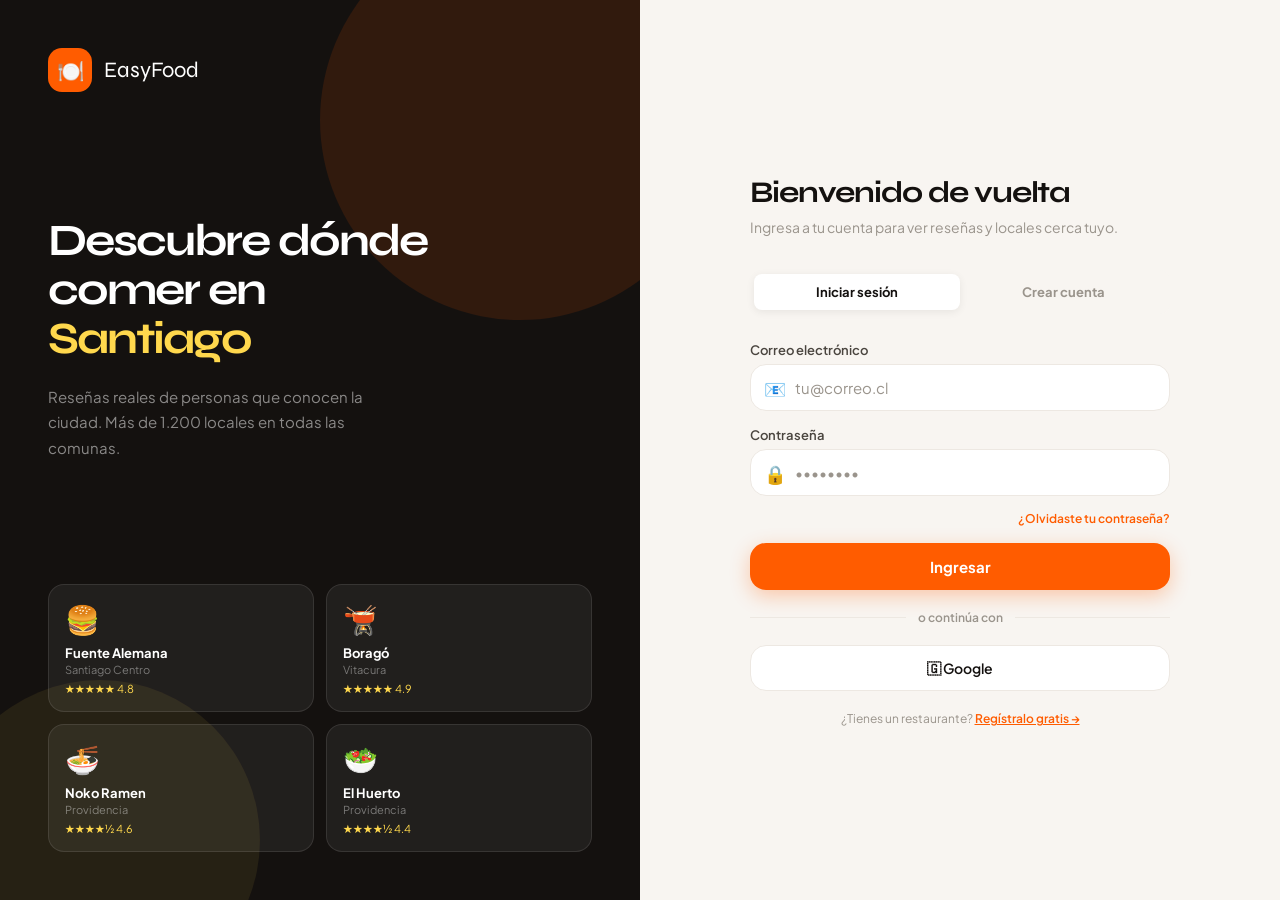
==== login.html @ 18ac4cc4 "LOL" ====
<!DOCTYPE html>
<html lang="es">
<head>
<meta charset="UTF-8">
<meta name="viewport" content="width=device-width, initial-scale=1.0, maximum-scale=1.0">
<title>EasyFood — Inicia sesión</title>
<link rel="stylesheet" href="https://fonts.googleapis.com/css2?family=Syne:wght@600;700;800&family=Plus+Jakarta+Sans:wght@400;500;600;700&display=swap">
<link rel="stylesheet" href="shared.css">
<style>
.auth-wrap {
  min-height: 100vh; display: grid;
  grid-template-columns: 1fr; background: var(--bg);
}
@media(min-width:768px){ .auth-wrap { grid-template-columns: 1fr 1fr; } }

.auth-left {
  background: var(--ink); display: none;
  flex-direction: column; justify-content: space-between;
  padding: 48px; position: relative; overflow: hidden;
}
@media(min-width:768px){ .auth-left { display: flex; } }
.al-blob1 { position:absolute;top:-80px;right:-80px;width:400px;height:400px;border-radius:50%;background:var(--brand);opacity:.12; }
.al-blob2 { position:absolute;bottom:-100px;left:-60px;width:320px;height:320px;border-radius:50%;background:var(--yellow);opacity:.08; }
.al-brand { display:flex;align-items:center;gap:12px;position:relative;z-index:1; }
.al-logo { width:44px;height:44px;border-radius:14px;background:var(--brand);display:flex;align-items:center;justify-content:center;font-size:22px; }
.al-name { font-family:'Syne',sans-serif;font-size:22px;color:#fff; }
.al-hero { position:relative;z-index:1; }
.al-hero h2 { font-family:'Syne',sans-serif;font-size:clamp(32px,3.5vw,48px);color:#fff;letter-spacing:-2px;line-height:1.1;margin-bottom:20px; }
.al-hero h2 span { color:var(--yellow); }
.al-hero p { font-size:15px;color:rgba(255,255,255,.5);line-height:1.7;max-width:340px; }
.al-spots { position:relative;z-index:1;display:grid;grid-template-columns:1fr 1fr;gap:12px; }
.al-spot { background:rgba(255,255,255,.06);border:1px solid rgba(255,255,255,.1);border-radius:var(--rmd);padding:16px; }
.al-spot-ico { font-size:28px;margin-bottom:8px; }
.al-spot-name { font-size:13px;font-weight:700;color:#fff;margin-bottom:2px; }
.al-spot-sub  { font-size:11px;color:rgba(255,255,255,.4); }
.al-spot-stars{ font-size:11px;color:var(--yellow);margin-top:6px; }

.auth-right {
  display:flex;flex-direction:column;align-items:center;
  justify-content:center;padding:40px 24px;min-height:100vh;
}
@media(min-width:768px){ .auth-right { padding: 60px 64px; } }
.auth-card { width:100%;max-width:420px; }

.auth-logo-mobile { display:flex;align-items:center;gap:10px;margin-bottom:36px; }
@media(min-width:768px){ .auth-logo-mobile { display:none; } }
.auth-logo-mobile .logo { width:40px;height:40px;border-radius:12px;background:var(--brand);display:flex;align-items:center;justify-content:center;font-size:20px; }
.auth-logo-mobile .name { font-family:'Syne',sans-serif;font-size:22px;color:var(--ink); }

.auth-title { font-family:'Syne',sans-serif;font-size:30px;letter-spacing:-1px;color:var(--ink);margin-bottom:6px; }
.auth-sub { font-size:14px;color:var(--ink3);margin-bottom:32px;line-height:1.6; }

.auth-tabs { display:flex;background:var(--bg);border-radius:var(--rsm);padding:4px;margin-bottom:28px; }
.auth-tab { flex:1;padding:10px;border-radius:8px;font-size:13px;font-weight:700;cursor:pointer;text-align:center;transition:all .18s;color:var(--ink3); }
.auth-tab.active { background:var(--surface);color:var(--ink);box-shadow:var(--sh-sm); }

.form-section { display:flex;flex-direction:column;gap:16px; }
.form-section.hidden { display:none; }
.form-row { display:grid;grid-template-columns:1fr 1fr;gap:12px; }

.divider-text { display:flex;align-items:center;gap:12px;font-size:12px;color:var(--ink3);font-weight:600;margin:20px 0; }
.divider-text::before,.divider-text::after { content:'';flex:1;height:1px;background:var(--border); }

.social-btn { width:100%;display:flex;align-items:center;justify-content:center;gap:10px;padding:13px;border-radius:var(--rmd);border:1.5px solid var(--border);background:var(--surface);font-size:14px;font-weight:600;cursor:pointer;font-family:inherit;color:var(--ink);transition:all .18s;margin-bottom:10px; }
.social-btn:hover { border-color:var(--border2);box-shadow:var(--sh-sm); }

.pwd-strength { display:flex;gap:4px;margin-top:6px; }
.pwd-bar { flex:1;height:4px;border-radius:2px;background:var(--border);transition:background .3s; }
.pwd-bar.weak   { background:var(--red); }
.pwd-bar.medium { background:var(--yellow); }
.pwd-bar.strong { background:var(--green); }
.pwd-label { font-size:11px;color:var(--ink3);margin-top:4px; }

/* Error inline */
.form-error {
  background: var(--red-bg); border: 1px solid var(--red);
  border-radius: var(--rsm); padding: 12px 14px;
  font-size: 13px; color: var(--red); font-weight: 600;
  display: none;
}
.form-error.show { display: block; }

/* Loading en botón */
.btn-loading { opacity: .7; pointer-events: none; }
</style>
</head>
<body>

<div class="auth-wrap">

  <!-- Panel izquierdo decorativo -->
  <div class="auth-left">
    <div class="al-blob1"></div><div class="al-blob2"></div>
    <div class="al-brand">
      <div class="al-logo">🍽️</div>
      <span class="al-name">EasyFood</span>
    </div>
    <div class="al-hero">
      <h2>Descubre dónde<br>comer en<br><span>Santiago</span></h2>
      <p>Reseñas reales de personas que conocen la ciudad. Más de 1.200 locales en todas las comunas.</p>
    </div>
    <div class="al-spots">
      <div class="al-spot"><div class="al-spot-ico">🍔</div><div class="al-spot-name">Fuente Alemana</div><div class="al-spot-sub">Santiago Centro</div><div class="al-spot-stars">★★★★★ 4.8</div></div>
      <div class="al-spot"><div class="al-spot-ico">🫕</div><div class="al-spot-name">Boragó</div><div class="al-spot-sub">Vitacura</div><div class="al-spot-stars">★★★★★ 4.9</div></div>
      <div class="al-spot"><div class="al-spot-ico">🍜</div><div class="al-spot-name">Noko Ramen</div><div class="al-spot-sub">Providencia</div><div class="al-spot-stars">★★★★½ 4.6</div></div>
      <div class="al-spot"><div class="al-spot-ico">🥗</div><div class="al-spot-name">El Huerto</div><div class="al-spot-sub">Providencia</div><div class="al-spot-stars">★★★★½ 4.4</div></div>
    </div>
  </div>

  <!-- Formulario -->
  <div class="auth-right">
    <div class="auth-card">

      <div class="auth-logo-mobile">
        <div class="logo">🍽️</div>
        <span class="name">EasyFood</span>
      </div>

      <h1 class="auth-title" id="auth-title">Bienvenido de vuelta</h1>
      <p class="auth-sub" id="auth-sub">Ingresa a tu cuenta para ver reseñas y locales cerca tuyo.</p>

      <div class="auth-tabs">
        <div class="auth-tab active" onclick="switchTab('login')">Iniciar sesión</div>
        <div class="auth-tab" onclick="switchTab('register')">Crear cuenta</div>
      </div>

      <!-- Mensaje de error -->
      <div class="form-error" id="form-error"></div>

      <!-- LOGIN -->
      <div class="form-section" id="form-login">
        <div class="input-group">
          <label for="li-email">Correo electrónico</label>
          <div class="input-icon">
            <span class="ico">📧</span>
            <input class="input" type="email" id="li-email" placeholder="tu@correo.cl" autocomplete="email">
          </div>
        </div>
        <div class="input-group">
          <label for="li-pwd">Contraseña</label>
          <div class="input-icon">
            <span class="ico">🔒</span>
            <input class="input" type="password" id="li-pwd" placeholder="••••••••" autocomplete="current-password"
              onkeydown="if(event.key==='Enter') doLogin()">
          </div>
          <div style="text-align:right;margin-top:4px">
            <a href="#" onclick="forgotPassword()" style="font-size:12px;color:var(--brand);font-weight:600;text-decoration:none">¿Olvidaste tu contraseña?</a>
          </div>
        </div>
        <button class="btn btn-primary btn-full" id="btn-login" onclick="doLogin()">Ingresar</button>
      </div>

      <!-- REGISTRO -->
      <div class="form-section hidden" id="form-register">
        <div class="form-row">
          <div class="input-group">
            <label>Nombre</label>
            <input class="input" type="text" id="rg-name" placeholder="Camila" autocomplete="given-name">
          </div>
          <div class="input-group">
            <label>Apellido</label>
            <input class="input" type="text" id="rg-last" placeholder="Torres" autocomplete="family-name">
          </div>
        </div>
        <div class="input-group">
          <label>Correo electrónico</label>
          <div class="input-icon">
            <span class="ico">📧</span>
            <input class="input" type="email" id="rg-email" placeholder="tu@correo.cl" autocomplete="email">
          </div>
        </div>
        <div class="input-group">
          <label>Contraseña</label>
          <div class="input-icon">
            <span class="ico">🔒</span>
            <input class="input" type="password" id="rg-pwd" placeholder="Mínimo 8 caracteres"
              oninput="checkPwd(this.value)"
              onkeydown="if(event.key==='Enter') doRegister()">
          </div>
          <div class="pwd-strength">
            <div class="pwd-bar" id="pb1"></div><div class="pwd-bar" id="pb2"></div>
            <div class="pwd-bar" id="pb3"></div><div class="pwd-bar" id="pb4"></div>
          </div>
          <div class="pwd-label" id="pwd-label"></div>
        </div>
        <button class="btn btn-primary btn-full" id="btn-register" onclick="doRegister()">Crear mi cuenta gratis</button>
        <p style="font-size:11px;color:var(--ink3);text-align:center;line-height:1.6">
          Al registrarte aceptas nuestros <a href="#" style="color:var(--brand);font-weight:600">Términos</a> y <a href="#" style="color:var(--brand);font-weight:600">Privacidad</a>.
        </p>
      </div>

      <div class="divider-text">o continúa con</div>
      <button class="social-btn" onclick="doGoogle()">🇬 Google</button>

      <div style="margin-top:20px;text-align:center;font-size:12px;color:var(--ink3)">
        ¿Tienes un restaurante? <a href="#" style="color:var(--brand);font-weight:600">Regístralo gratis →</a>
      </div>

    </div>
  </div>
</div>

<!-- Supabase SDK -->
<script type="module">
import { createClient } from 'https://esm.sh/@supabase/supabase-js@2';

// ── PEGA AQUÍ TUS CREDENCIALES DE SUPABASE ──────────────────────────────────
const SUPABASE_URL = 'https://htawgctdpytdlgzuzpmt.supabase.co';
const SUPABASE_KEY = 'eyJhbGciOiJIUzI1NiIsInR5cCI6IkpXVCJ9.eyJpc3MiOiJzdXBhYmFzZSIsInJlZiI6Imh0YXdnY3RkcHl0ZGxnenV6cG10Iiwicm9sZSI6ImFub24iLCJpYXQiOjE3ODE5NDY4MTgsImV4cCI6MjA5NzUyMjgxOH0.yqwB67MlA-wB4-vgHg57_SPEknAnzzNdXcwgRqeb02k';
// ────────────────────────────────────────────────────────────────────────────

const sb = createClient(SUPABASE_URL, SUPABASE_KEY);

// Si ya hay sesión activa, ir directo al inicio
const { data: { session } } = await sb.auth.getSession();
if (session) window.location.href = 'index.html';

// ── Helpers UI ───────────────────────────────────────────────────────────────
function setLoading(btnId, loading) {
  const btn = document.getElementById(btnId);
  btn.classList.toggle('btn-loading', loading);
  btn.textContent = loading ? 'Cargando…' : btn.dataset.label;
}
function showError(msg) {
  const el = document.getElementById('form-error');
  el.textContent = msg; el.classList.add('show');
}
function hideError() { document.getElementById('form-error').classList.remove('show'); }

// Guardar labels originales
document.getElementById('btn-login').dataset.label    = 'Ingresar';
document.getElementById('btn-register').dataset.label = 'Crear mi cuenta gratis';

// ── Login ────────────────────────────────────────────────────────────────────
window.doLogin = async () => {
  hideError();
  const email = document.getElementById('li-email').value.trim();
  const pwd   = document.getElementById('li-pwd').value;
  if (!email || !pwd) { showError('Completa todos los campos'); return; }

  setLoading('btn-login', true);
  const { error } = await sb.auth.signInWithPassword({ email, password: pwd });
  setLoading('btn-login', false);

  if (error) {
    const msgs = {
      'Invalid login credentials': 'Correo o contraseña incorrectos',
      'Email not confirmed': 'Revisa tu correo y confirma tu cuenta primero',
    };
    showError(msgs[error.message] || error.message);
  } else {
    window.location.href = 'index.html';
  }
};

// ── Registro ─────────────────────────────────────────────────────────────────
window.doRegister = async () => {
  hideError();
  const name  = document.getElementById('rg-name').value.trim();
  const last  = document.getElementById('rg-last').value.trim();
  const email = document.getElementById('rg-email').value.trim();
  const pwd   = document.getElementById('rg-pwd').value;

  if (!name || !last || !email || !pwd) { showError('Completa todos los campos'); return; }
  if (pwd.length < 8) { showError('La contraseña debe tener al menos 8 caracteres'); return; }

  setLoading('btn-register', true);
  const { error } = await sb.auth.signUp({
    email, password: pwd,
    options: { data: { name: `${name} ${last}` } }
  });
  setLoading('btn-register', false);

  if (error) {
    const msgs = { 'User already registered': 'Ya existe una cuenta con ese correo' };
    showError(msgs[error.message] || error.message);
  } else {
    // Mostrar mensaje de confirmación de correo
    document.querySelector('.auth-card').innerHTML = `
      <div style="text-align:center;padding:20px 0">
        <div style="font-size:64px;margin-bottom:20px">📧</div>
        <h2 style="font-family:'Syne',sans-serif;font-size:26px;margin-bottom:12px">Revisa tu correo</h2>
        <p style="color:var(--ink3);line-height:1.7;margin-bottom:24px">
          Te enviamos un link de confirmación a <strong>${email}</strong>.<br>
          Haz clic en el link para activar tu cuenta.
        </p>
        <button class="btn btn-secondary btn-full" onclick="switchTab('login')">Ya confirmé, iniciar sesión</button>
      </div>`;
  }
};

// ── Google OAuth ──────────────────────────────────────────────────────────────
window.doGoogle = async () => {
  const { error } = await sb.auth.signInWithOAuth({
    provider: 'google',
    options: { redirectTo: window.location.origin + '/index.html' }
  });
  if (error) showError('Error al conectar con Google');
};

// ── Recuperar contraseña ──────────────────────────────────────────────────────
window.forgotPassword = async () => {
  const email = document.getElementById('li-email').value.trim();
  if (!email) { showError('Escribe tu correo arriba primero'); return; }
  const { error } = await sb.auth.resetPasswordForEmail(email);
  if (error) showError(error.message);
  else {
    hideError();
    alert(`✅ Te enviamos un link para restablecer tu contraseña a ${email}`);
  }
};

// ── Tabs ──────────────────────────────────────────────────────────────────────
window.switchTab = (tab) => {
  const isLogin = tab === 'login';
  document.querySelectorAll('.auth-tab').forEach((t,i) =>
    t.classList.toggle('active', isLogin ? i===0 : i===1));
  document.getElementById('form-login').classList.toggle('hidden', !isLogin);
  document.getElementById('form-register').classList.toggle('hidden', isLogin);
  document.getElementById('auth-title').textContent = isLogin ? 'Bienvenido de vuelta' : 'Crea tu cuenta';
  document.getElementById('auth-sub').textContent = isLogin
    ? 'Ingresa a tu cuenta para ver reseñas y locales cerca tuyo.'
    : 'Únete a miles de santiaguinos que comparten sus experiencias gastronómicas.';
  hideError();
};

// ── Fuerza de contraseña ──────────────────────────────────────────────────────
window.checkPwd = (v) => {
  const bars  = [1,2,3,4].map(i => document.getElementById('pb'+i));
  const label = document.getElementById('pwd-label');
  bars.forEach(b => b.className = 'pwd-bar');
  if (!v) { label.textContent = ''; return; }
  let score = 0;
  if (v.length >= 8)          score++;
  if (/[A-Z]/.test(v))        score++;
  if (/[0-9]/.test(v))        score++;
  if (/[^A-Za-z0-9]/.test(v)) score++;
  const cls = score <= 1 ? 'weak' : score <= 2 ? 'medium' : 'strong';
  const lbl = ['','Débil','Moderada','Buena','Muy segura'][score];
  bars.slice(0, score).forEach(b => b.classList.add(cls));
  label.textContent = lbl;
  label.style.color = score <= 1 ? 'var(--red)' : score <= 2 ? '#8B6200' : 'var(--green)';
};
</script>

</body>
</html>
---- shared.css ----
/* ═══════════════════════════════════════════════
   EasyFood — Design System compartido
   Paleta: naranja marca + crema papel + ink oscuro
   ════════════════════════════════════════════════ */

@import url('https://fonts.googleapis.com/css2?family=Syne:wght@600;700;800&family=Plus+Jakarta+Sans:ital,wght@0,400;0,500;0,600;0,700;1,400&display=swap');

*, *::before, *::after {
  margin: 0; padding: 0; box-sizing: border-box;
  -webkit-tap-highlight-color: transparent;
}

:root {
  /* Marca */
  --brand:      #FF5C00;
  --brand2:     #FF8C42;
  --brand-bg:   #FFF3ED;
  --brand-deep: #C43C00;

  /* Semáforo */
  --green:      #00B37D;
  --green-bg:   #E6F9F3;
  --yellow:     #FFD84D;
  --yellow-bg:  #FFF8E6;
  --red:        #E03131;
  --red-bg:     #FFF0F0;

  /* Acento secundario */
  --purple:     #7C5CBF;
  --purple-bg:  #F0ECFA;

  /* Tinta */
  --ink:        #14110F;
  --ink2:       #4A453F;
  --ink3:       #9A948C;

  /* Superficies */
  --surface:    #FFFFFF;
  --bg:         #F8F5F1;
  --bg2:        #F0EDE8;
  --border:     #EDE8E2;
  --border2:    #D9D3CB;

  /* Radios */
  --rsm: 10px;
  --rmd: 16px;
  --rlg: 22px;
  --rxl: 32px;

  /* Sombras */
  --sh-sm: 0 2px 8px rgba(20,17,15,.07);
  --sh-md: 0 6px 24px rgba(20,17,15,.10);
  --sh-brand: 0 6px 20px rgba(255,92,0,.30);
}

html { scroll-behavior: smooth; font-size: 16px; }

body {
  font-family: 'Plus Jakarta Sans', system-ui, sans-serif;
  background: var(--bg);
  color: var(--ink);
  min-height: 100vh;
  overflow-x: hidden;
  -webkit-font-smoothing: antialiased;
}

/* ── Tipografía ── */
.display { font-family: 'Syne', sans-serif; letter-spacing: -1.5px; line-height: 1.1; }
h1,h2,h3 { font-family: 'Syne', sans-serif; }

/* ── Botones base ── */
.btn {
  display: inline-flex; align-items: center; justify-content: center; gap: 8px;
  font-family: inherit; font-weight: 700; font-size: 15px;
  border: none; border-radius: var(--rmd); cursor: pointer;
  padding: 14px 28px; transition: all .18s; text-decoration: none;
}
.btn-primary { background: var(--brand); color: #fff; box-shadow: var(--sh-brand); }
.btn-primary:hover { background: var(--brand-deep); transform: translateY(-1px); box-shadow: 0 10px 28px rgba(255,92,0,.38); }
.btn-primary:active { transform: translateY(0); }
.btn-secondary { background: var(--surface); color: var(--ink); border: 1.5px solid var(--border); }
.btn-secondary:hover { border-color: var(--brand); color: var(--brand); }
.btn-ghost { background: transparent; color: var(--ink2); padding: 10px 16px; }
.btn-ghost:hover { background: var(--bg); color: var(--ink); }
.btn-sm { font-size: 13px; padding: 9px 18px; border-radius: var(--rsm); }
.btn-full { width: 100%; }

/* ── Inputs ── */
.input-group { display: flex; flex-direction: column; gap: 6px; }
.input-group label { font-size: 13px; font-weight: 600; color: var(--ink2); }
.input {
  background: var(--surface); border: 1.5px solid var(--border);
  border-radius: var(--rmd); padding: 13px 16px;
  font-family: inherit; font-size: 15px; color: var(--ink);
  transition: border-color .18s, box-shadow .18s; outline: none; width: 100%;
}
.input:focus { border-color: var(--brand); box-shadow: 0 0 0 3px rgba(255,92,0,.12); }
.input::placeholder { color: var(--ink3); }
.input-icon { position: relative; }
.input-icon .input { padding-left: 44px; }
.input-icon .ico { position: absolute; left: 14px; top: 50%; transform: translateY(-50%); font-size: 18px; }

/* ── Tarjeta genérica ── */
.card {
  background: var(--surface); border: 1px solid var(--border);
  border-radius: var(--rlg); overflow: hidden;
  box-shadow: var(--sh-sm); transition: transform .18s, box-shadow .18s;
}
.card:hover { transform: translateY(-3px); box-shadow: var(--sh-md); }

/* ── Badges / Pills ── */
.pill {
  display: inline-flex; align-items: center; gap: 4px;
  font-size: 11px; font-weight: 700; padding: 4px 11px; border-radius: 20px;
}
.pill-brand   { background: var(--brand-bg); color: var(--brand); }
.pill-green   { background: var(--green-bg); color: var(--green); }
.pill-yellow  { background: var(--yellow-bg); color: #8B6200; }
.pill-purple  { background: var(--purple-bg); color: var(--purple); }
.pill-red     { background: var(--red-bg); color: var(--red); }
.pill-dark    { background: var(--ink); color: #fff; }

/* ── Stars ── */
.stars { color: var(--brand); letter-spacing: 1px; }

/* ── Avatar ── */
.avatar {
  border-radius: 50%; display: flex; align-items: center;
  justify-content: center; font-weight: 700; flex-shrink: 0;
}
.av-sm  { width: 32px; height: 32px; font-size: 12px; }
.av-md  { width: 44px; height: 44px; font-size: 16px; }
.av-lg  { width: 72px; height: 72px; font-size: 26px; }
.av-xl  { width: 96px; height: 96px; font-size: 34px; }
.av-a   { background: var(--brand-bg); color: var(--brand); }
.av-b   { background: var(--purple-bg); color: var(--purple); }
.av-c   { background: var(--green-bg); color: var(--green); }
.av-d   { background: var(--yellow-bg); color: #8B6200; }
.av-e   { background: #E8F4FF; color: #1A6FB8; }

/* ── Divisor ── */
.divider { height: 1px; background: var(--border); margin: 0; }

/* ── Toast / Alert ── */
.toast {
  position: fixed; bottom: 90px; left: 50%; transform: translateX(-50%) translateY(20px);
  background: var(--ink); color: #fff; padding: 12px 24px;
  border-radius: var(--rmd); font-size: 14px; font-weight: 600;
  opacity: 0; transition: all .3s; z-index: 9999; white-space: nowrap;
  box-shadow: var(--sh-md);
}
.toast.show { opacity: 1; transform: translateX(-50%) translateY(0); }

/* ── Loading spinner ── */
.spinner {
  width: 36px; height: 36px; border: 3px solid var(--border);
  border-top-color: var(--brand); border-radius: 50%;
  animation: spin .7s linear infinite;
}
@keyframes spin { to { transform: rotate(360deg); } }

/* ── Nav bottom (mobile) ── */
.bnav {
  position: fixed; bottom: 0; left: 0; right: 0; z-index: 300;
  background: var(--surface); border-top: 1px solid var(--border);
  display: flex; padding-bottom: env(safe-area-inset-bottom);
  box-shadow: 0 -4px 16px rgba(20,17,15,.06);
}
@media(min-width:768px){ .bnav { display: none !important; } }

.ni {
  flex: 1; display: flex; flex-direction: column; align-items: center;
  padding: 10px 0 7px; gap: 3px; cursor: pointer; color: var(--ink3);
  font-size: 10px; font-weight: 600; text-transform: uppercase; letter-spacing: .4px;
  transition: color .2s; text-decoration: none;
}
.ni.active { color: var(--brand); }
.ni-icon { font-size: 22px; line-height: 1; }

/* ── Sidebar desktop ── */
@media(min-width:768px){
  .sidebar {
    width: 250px; flex-shrink: 0; background: var(--surface);
    border-right: 1px solid var(--border); padding: 32px 16px;
    position: fixed; top: 0; left: 0; bottom: 0;
    display: flex; flex-direction: column; gap: 4px; z-index: 200;
  }
  .sb-brand {
    display: flex; align-items: center; gap: 10px;
    margin-bottom: 36px; padding: 0 10px;
  }
  .sb-logo {
    width: 38px; height: 38px; border-radius: 12px;
    background: var(--brand); display: flex; align-items: center;
    justify-content: center; font-size: 20px; flex-shrink: 0;
  }
  .sb-name { font-family: 'Syne', sans-serif; font-size: 20px; color: var(--ink); }

  .sl {
    display: flex; align-items: center; gap: 12px;
    padding: 11px 14px; border-radius: var(--rsm);
    cursor: pointer; font-size: 14px; font-weight: 600;
    color: var(--ink2); transition: all .15s; text-decoration: none;
  }
  .sl:hover { background: var(--bg); color: var(--ink); }
  .sl.active { background: var(--brand-bg); color: var(--brand); }
  .sl .ic { font-size: 18px; width: 22px; text-align: center; }
  .sl-space { margin-top: auto; }

  .main-with-sidebar { margin-left: 250px; }
}

/* ── Contenido principal con padding bottom ── */
.page-content {
  padding-bottom: 80px;
  min-height: 100vh;
}
@media(min-width:768px){ .page-content { padding-bottom: 40px; } }

/* ── FAB ── */
.fab {
  position: fixed; bottom: 76px; right: 20px; z-index: 150;
  background: var(--brand); color: #fff; border: none; border-radius: 50px;
  padding: 14px 22px; font-size: 14px; font-weight: 700; font-family: inherit;
  cursor: pointer; display: flex; align-items: center; gap: 8px;
  box-shadow: var(--sh-brand); transition: all .2s;
}
.fab:hover { background: var(--brand-deep); transform: translateY(-2px); }
@media(min-width:768px){ .fab { bottom: 32px; right: 32px; } }

/* ── Rating bar ── */
.bar-track { flex: 1; height: 7px; background: var(--bg2); border-radius: 4px; overflow: hidden; }
.bar-fill  { height: 100%; background: var(--brand); border-radius: 4px; }

/* ── Chip seleccionable ── */
.chip {
  display: inline-flex; align-items: center; gap: 6px;
  padding: 8px 14px; border-radius: 30px; cursor: pointer;
  font-size: 13px; font-weight: 600; border: 1.5px solid var(--border);
  background: var(--surface); color: var(--ink2); transition: all .15s;
  user-select: none;
}
.chip:hover { border-color: var(--brand2); color: var(--brand); }
.chip.sel   { background: var(--brand-bg); border-color: var(--brand); color: var(--brand); }

/* ── Resto image placeholder ── */
.ri-bur  { background: linear-gradient(135deg,#FFF3ED,#FFD6BC); }
.ri-ram  { background: linear-gradient(135deg,#FFF8E6,#FFE8A0); }
.ri-piz  { background: linear-gradient(135deg,#F0ECFA,#D4C8F0); }
.ri-sus  { background: linear-gradient(135deg,#E6F9F3,#A8EDD5); }
.ri-tac  { background: linear-gradient(135deg,#FFF0F0,#FFD0C0); }
.ri-san  { background: linear-gradient(135deg,#E8FFF5,#B0F0D8); }
.ri-chi  { background: linear-gradient(135deg,#FFF5E6,#FFE0A0); }
.ri-mar  { background: linear-gradient(135deg,#E8F4FF,#B8DAFF); }

/* ── Media utilities ── */
@media(min-width:768px){
  .hide-desktop { display: none !important; }
}
@media(max-width:767px){
  .hide-mobile { display: none !important; }
}
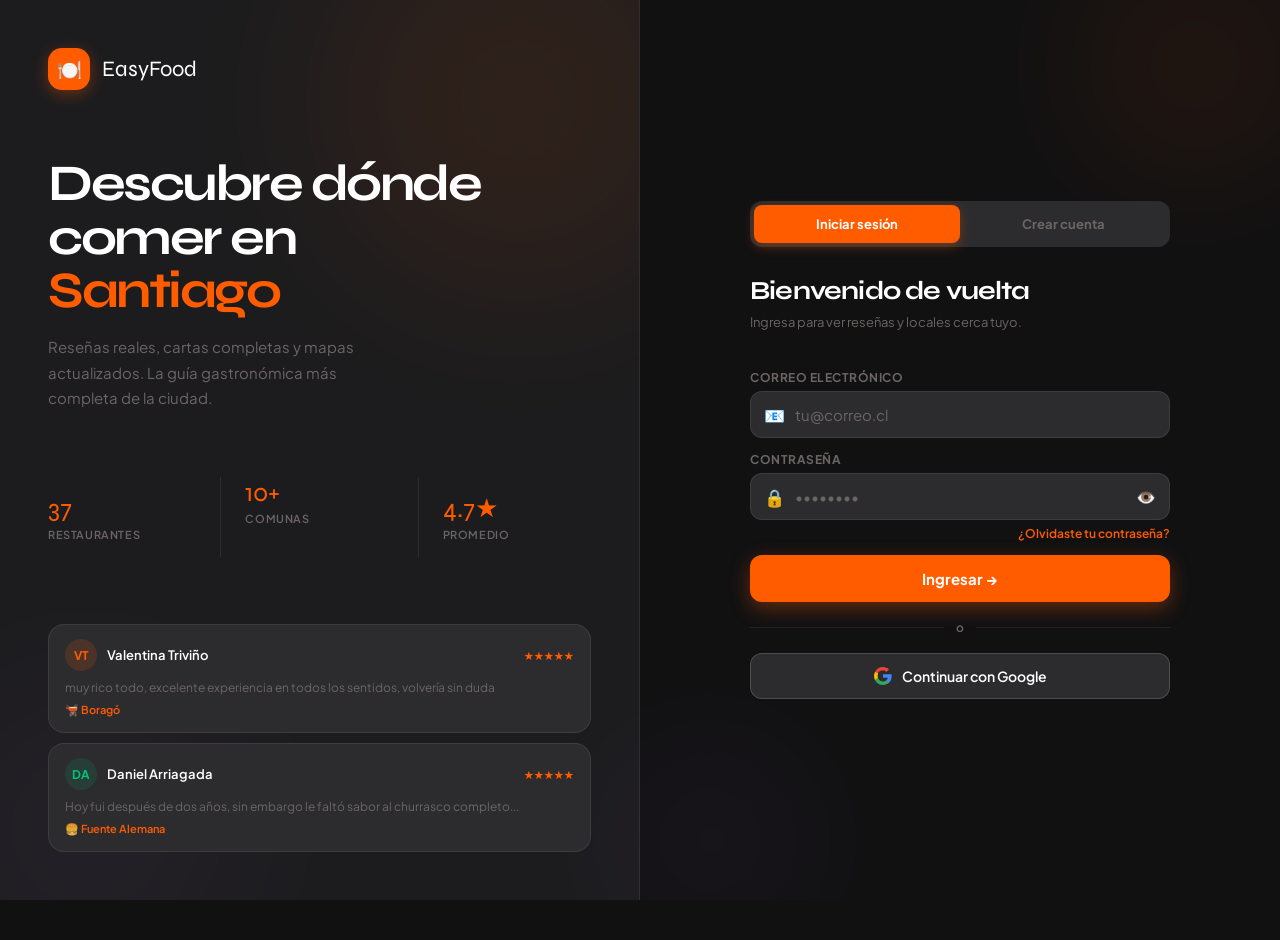
==== commit 65b1e547: "LOGIN MMM" ====
--- a/login.html
+++ b/login.html
@@ -3,345 +3,525 @@
 <head>
 <meta charset="UTF-8">
 <meta name="viewport" content="width=device-width, initial-scale=1.0, maximum-scale=1.0">
-<title>EasyFood — Inicia sesión</title>
+<title>EasyFood — Acceder</title>
 <link rel="stylesheet" href="https://fonts.googleapis.com/css2?family=Syne:wght@600;700;800&family=Plus+Jakarta+Sans:wght@400;500;600;700&display=swap">
-<link rel="stylesheet" href="shared.css">
 <style>
-.auth-wrap {
-  min-height: 100vh; display: grid;
-  grid-template-columns: 1fr; background: var(--bg);
-}
-@media(min-width:768px){ .auth-wrap { grid-template-columns: 1fr 1fr; } }
-
-.auth-left {
-  background: var(--ink); display: none;
-  flex-direction: column; justify-content: space-between;
-  padding: 48px; position: relative; overflow: hidden;
-}
-@media(min-width:768px){ .auth-left { display: flex; } }
-.al-blob1 { position:absolute;top:-80px;right:-80px;width:400px;height:400px;border-radius:50%;background:var(--brand);opacity:.12; }
-.al-blob2 { position:absolute;bottom:-100px;left:-60px;width:320px;height:320px;border-radius:50%;background:var(--yellow);opacity:.08; }
-.al-brand { display:flex;align-items:center;gap:12px;position:relative;z-index:1; }
-.al-logo { width:44px;height:44px;border-radius:14px;background:var(--brand);display:flex;align-items:center;justify-content:center;font-size:22px; }
-.al-name { font-family:'Syne',sans-serif;font-size:22px;color:#fff; }
-.al-hero { position:relative;z-index:1; }
-.al-hero h2 { font-family:'Syne',sans-serif;font-size:clamp(32px,3.5vw,48px);color:#fff;letter-spacing:-2px;line-height:1.1;margin-bottom:20px; }
-.al-hero h2 span { color:var(--yellow); }
-.al-hero p { font-size:15px;color:rgba(255,255,255,.5);line-height:1.7;max-width:340px; }
-.al-spots { position:relative;z-index:1;display:grid;grid-template-columns:1fr 1fr;gap:12px; }
-.al-spot { background:rgba(255,255,255,.06);border:1px solid rgba(255,255,255,.1);border-radius:var(--rmd);padding:16px; }
-.al-spot-ico { font-size:28px;margin-bottom:8px; }
-.al-spot-name { font-size:13px;font-weight:700;color:#fff;margin-bottom:2px; }
-.al-spot-sub  { font-size:11px;color:rgba(255,255,255,.4); }
-.al-spot-stars{ font-size:11px;color:var(--yellow);margin-top:6px; }
-
-.auth-right {
-  display:flex;flex-direction:column;align-items:center;
-  justify-content:center;padding:40px 24px;min-height:100vh;
-}
-@media(min-width:768px){ .auth-right { padding: 60px 64px; } }
-.auth-card { width:100%;max-width:420px; }
-
-.auth-logo-mobile { display:flex;align-items:center;gap:10px;margin-bottom:36px; }
-@media(min-width:768px){ .auth-logo-mobile { display:none; } }
-.auth-logo-mobile .logo { width:40px;height:40px;border-radius:12px;background:var(--brand);display:flex;align-items:center;justify-content:center;font-size:20px; }
-.auth-logo-mobile .name { font-family:'Syne',sans-serif;font-size:22px;color:var(--ink); }
-
-.auth-title { font-family:'Syne',sans-serif;font-size:30px;letter-spacing:-1px;color:var(--ink);margin-bottom:6px; }
-.auth-sub { font-size:14px;color:var(--ink3);margin-bottom:32px;line-height:1.6; }
-
-.auth-tabs { display:flex;background:var(--bg);border-radius:var(--rsm);padding:4px;margin-bottom:28px; }
-.auth-tab { flex:1;padding:10px;border-radius:8px;font-size:13px;font-weight:700;cursor:pointer;text-align:center;transition:all .18s;color:var(--ink3); }
-.auth-tab.active { background:var(--surface);color:var(--ink);box-shadow:var(--sh-sm); }
-
-.form-section { display:flex;flex-direction:column;gap:16px; }
-.form-section.hidden { display:none; }
-.form-row { display:grid;grid-template-columns:1fr 1fr;gap:12px; }
-
-.divider-text { display:flex;align-items:center;gap:12px;font-size:12px;color:var(--ink3);font-weight:600;margin:20px 0; }
-.divider-text::before,.divider-text::after { content:'';flex:1;height:1px;background:var(--border); }
-
-.social-btn { width:100%;display:flex;align-items:center;justify-content:center;gap:10px;padding:13px;border-radius:var(--rmd);border:1.5px solid var(--border);background:var(--surface);font-size:14px;font-weight:600;cursor:pointer;font-family:inherit;color:var(--ink);transition:all .18s;margin-bottom:10px; }
-.social-btn:hover { border-color:var(--border2);box-shadow:var(--sh-sm); }
-
-.pwd-strength { display:flex;gap:4px;margin-top:6px; }
-.pwd-bar { flex:1;height:4px;border-radius:2px;background:var(--border);transition:background .3s; }
-.pwd-bar.weak   { background:var(--red); }
-.pwd-bar.medium { background:var(--yellow); }
-.pwd-bar.strong { background:var(--green); }
-.pwd-label { font-size:11px;color:var(--ink3);margin-top:4px; }
-
-/* Error inline */
-.form-error {
-  background: var(--red-bg); border: 1px solid var(--red);
-  border-radius: var(--rsm); padding: 12px 14px;
-  font-size: 13px; color: var(--red); font-weight: 600;
-  display: none;
-}
-.form-error.show { display: block; }
-
-/* Loading en botón */
-.btn-loading { opacity: .7; pointer-events: none; }
+*, *::before, *::after { margin:0; padding:0; box-sizing:border-box; }
+
+:root {
+  --brand:    #FF5C00;
+  --brand2:   #FF7A2E;
+  --brand-bg: rgba(255,92,0,.12);
+  --green:    #00C27A;
+  --red:      #FF4D4D;
+  --red-bg:   rgba(255,77,77,.1);
+  --ink:      #FFFFFF;
+  --ink2:     #B0AAAA;
+  --ink3:     #6B6565;
+  --surface:  #1C1C1E;
+  --surface2: #2C2C2E;
+  --surface3: #3A3A3C;
+  --bg:       #111112;
+  --border:   rgba(255,255,255,.08);
+  --border2:  rgba(255,255,255,.16);
+}
+
+html, body { height:100%; font-family:'Plus Jakarta Sans',system-ui,sans-serif; background:var(--bg); color:var(--ink); -webkit-font-smoothing:antialiased; overflow-x:hidden; }
+
+/* ── Layout ── */
+.wrap {
+  min-height:100vh;
+  display:grid;
+  grid-template-columns: 1fr;
+}
+@media(min-width:768px){ .wrap { grid-template-columns: 1fr 1fr; } }
+
+/* ── Panel izquierdo ── */
+.left {
+  display:none;
+  flex-direction:column;
+  justify-content:space-between;
+  padding:48px;
+  background:var(--surface);
+  border-right:1px solid var(--border);
+  position:relative;
+  overflow:hidden;
+}
+@media(min-width:768px){ .left { display:flex; } }
+
+/* Glow orbs */
+.orb1 { position:absolute;top:-100px;right:-80px;width:400px;height:400px;border-radius:50%;background:var(--brand);opacity:.08;filter:blur(80px);pointer-events:none; }
+.orb2 { position:absolute;bottom:-80px;left:-60px;width:300px;height:300px;border-radius:50%;background:#9B59B6;opacity:.06;filter:blur(70px);pointer-events:none; }
+
+.brand { display:flex;align-items:center;gap:12px;position:relative;z-index:1; }
+.brand-logo { width:42px;height:42px;border-radius:14px;background:var(--brand);display:flex;align-items:center;justify-content:center;font-size:20px;box-shadow:0 4px 16px rgba(255,92,0,.35); }
+.brand-name { font-family:'Syne',sans-serif;font-size:22px;color:var(--ink); }
+
+.hero-text { position:relative;z-index:1; }
+.hero-text h1 {
+  font-family:'Syne',sans-serif;
+  font-size:clamp(36px,4vw,52px);
+  letter-spacing:-2.5px;
+  line-height:1.05;
+  color:var(--ink);
+  margin-bottom:16px;
+}
+.hero-text h1 em { color:var(--brand);font-style:normal; }
+.hero-text p { font-size:15px;color:var(--ink3);line-height:1.7;max-width:360px; }
+
+/* Stats strip */
+.stats { display:flex;gap:0;position:relative;z-index:1; }
+.stat { flex:1;padding:16px 0; }
+.stat:not(:last-child) { border-right:1px solid var(--border); }
+.stat-n { font-family:'Syne',sans-serif;font-size:26px;color:var(--brand);margin-bottom:4px; }
+.stat-l { font-size:11px;color:var(--ink3);font-weight:600;text-transform:uppercase;letter-spacing:.6px; }
+
+/* Reviews preview */
+.rev-preview { display:flex;flex-direction:column;gap:10px;position:relative;z-index:1; }
+.rp { background:var(--surface2);border:1px solid var(--border);border-radius:16px;padding:14px 16px; }
+.rp-top { display:flex;align-items:center;gap:10px;margin-bottom:8px; }
+.rp-av { width:32px;height:32px;border-radius:50%;display:flex;align-items:center;justify-content:center;font-size:12px;font-weight:700;flex-shrink:0; }
+.rp-name { font-size:13px;font-weight:600;color:var(--ink); }
+.rp-stars { font-size:11px;color:var(--brand);margin-left:auto; }
+.rp-text { font-size:12px;color:var(--ink3);line-height:1.5; }
+.rp-tag { font-size:11px;font-weight:600;color:var(--brand);margin-top:6px;display:inline-block; }
+
+/* ── Panel derecho ── */
+.right {
+  display:flex;
+  flex-direction:column;
+  align-items:center;
+  justify-content:center;
+  padding:40px 24px;
+  min-height:100vh;
+  position:relative;
+}
+
+/* Mobile orbs */
+.orb-mob1 { position:absolute;top:-60px;right:-40px;width:250px;height:250px;border-radius:50%;background:var(--brand);opacity:.06;filter:blur(60px);pointer-events:none; }
+.orb-mob2 { position:absolute;bottom:-40px;left:-30px;width:200px;height:200px;border-radius:50%;background:#9B59B6;opacity:.05;filter:blur(50px);pointer-events:none; }
+
+.card {
+  width:100%;
+  max-width:420px;
+  position:relative;
+  z-index:1;
+}
+
+/* Mobile brand */
+.mob-brand { display:flex;align-items:center;gap:10px;margin-bottom:32px; }
+@media(min-width:768px){ .mob-brand { display:none; } }
+.mob-logo { width:38px;height:38px;border-radius:12px;background:var(--brand);display:flex;align-items:center;justify-content:center;font-size:18px; }
+.mob-name { font-family:'Syne',sans-serif;font-size:20px;color:var(--ink); }
+
+/* Tabs */
+.tabs { display:flex;background:var(--surface2);border-radius:12px;padding:4px;margin-bottom:28px; }
+.tab { flex:1;padding:11px;border-radius:8px;font-size:13px;font-weight:700;cursor:pointer;text-align:center;transition:all .2s;color:var(--ink3);border:none;background:transparent;font-family:inherit; }
+.tab.active { background:var(--brand);color:#fff;box-shadow:0 4px 12px rgba(255,92,0,.3); }
+
+/* Heading */
+.heading { margin-bottom:24px; }
+.heading h2 { font-family:'Syne',sans-serif;font-size:26px;letter-spacing:-.8px;color:var(--ink);margin-bottom:6px; }
+.heading p  { font-size:13px;color:var(--ink3);line-height:1.6; }
+
+/* Form */
+.form { display:flex;flex-direction:column;gap:14px; }
+.form.hidden { display:none; }
+
+.fg { display:flex;flex-direction:column;gap:6px; }
+.fg label { font-size:12px;font-weight:700;color:var(--ink3);text-transform:uppercase;letter-spacing:.5px; }
+.fi-wrap { position:relative; }
+.fi {
+  width:100%;background:var(--surface2);border:1.5px solid var(--border);
+  border-radius:12px;padding:13px 16px 13px 44px;
+  font-family:inherit;font-size:15px;color:var(--ink);
+  outline:none;transition:border-color .2s,box-shadow .2s;
+}
+.fi:focus { border-color:var(--brand);box-shadow:0 0 0 3px var(--brand-bg); }
+.fi::placeholder { color:var(--ink3); }
+.fi-ico { position:absolute;left:14px;top:50%;transform:translateY(-50%);font-size:17px;pointer-events:none; }
+.fi-action { position:absolute;right:14px;top:50%;transform:translateY(-50%);cursor:pointer;font-size:16px;color:var(--ink3);background:none;border:none;padding:0; }
+
+/* Row 2 cols */
+.row2 { display:grid;grid-template-columns:1fr 1fr;gap:10px; }
+
+/* Forgot */
+.forgot { text-align:right;font-size:12px; }
+.forgot a { color:var(--brand);font-weight:600;text-decoration:none; }
+.forgot a:hover { text-decoration:underline; }
+
+/* Password strength */
+.pwd-bars { display:flex;gap:3px;margin-top:6px; }
+.pb { flex:1;height:3px;border-radius:2px;background:var(--surface3);transition:background .3s; }
+.pb.weak   { background:var(--red); }
+.pb.medium { background:#FFD047; }
+.pb.strong { background:var(--green); }
+.pwd-hint  { font-size:11px;margin-top:4px;color:var(--ink3); }
+
+/* Error box */
+.err-box {
+  background:var(--red-bg);border:1px solid rgba(255,77,77,.3);
+  border-radius:10px;padding:12px 14px;font-size:13px;font-weight:600;
+  color:var(--red);display:none;align-items:center;gap:8px;
+}
+.err-box.show { display:flex; }
+
+/* CTA button */
+.cta {
+  width:100%;padding:14px;border-radius:12px;
+  background:var(--brand);color:#fff;border:none;
+  font-family:inherit;font-size:15px;font-weight:700;
+  cursor:pointer;transition:all .2s;
+  box-shadow:0 6px 20px rgba(255,92,0,.35);
+  display:flex;align-items:center;justify-content:center;gap:8px;
+}
+.cta:hover { background:var(--brand2);transform:translateY(-1px);box-shadow:0 10px 28px rgba(255,92,0,.45); }
+.cta:active { transform:translateY(0); }
+.cta:disabled { opacity:.6;pointer-events:none; }
+
+/* Divider */
+.div-or { display:flex;align-items:center;gap:12px;font-size:12px;color:var(--ink3);font-weight:600;margin:4px 0; }
+.div-or::before,.div-or::after { content:'';flex:1;height:1px;background:var(--border); }
+
+/* Social */
+.social { width:100%;display:flex;align-items:center;justify-content:center;gap:10px;padding:13px;border-radius:12px;border:1.5px solid var(--border2);background:var(--surface2);font-size:14px;font-weight:600;cursor:pointer;font-family:inherit;color:var(--ink);transition:all .2s; }
+.social:hover { border-color:var(--brand);background:var(--brand-bg); }
+
+/* Terms */
+.terms { font-size:11px;color:var(--ink3);text-align:center;line-height:1.6; }
+.terms a { color:var(--brand);font-weight:600;text-decoration:none; }
+
+/* Success screen */
+.success-screen { display:none;flex-direction:column;align-items:center;text-align:center;gap:16px;padding:20px 0; }
+.success-screen.show { display:flex; }
+.success-ico { font-size:72px;animation:pop .4s ease; }
+@keyframes pop { 0%{transform:scale(.5);opacity:0} 70%{transform:scale(1.1)} 100%{transform:scale(1);opacity:1} }
+.success-screen h3 { font-family:'Syne',sans-serif;font-size:24px;color:var(--ink); }
+.success-screen p  { font-size:14px;color:var(--ink3);line-height:1.7;max-width:300px; }
+
+/* Loading bar */
+.loading-bar {
+  position:fixed;top:0;left:0;right:0;height:3px;
+  background:var(--brand);z-index:9999;
+  transform:scaleX(0);transform-origin:left;
+  transition:transform .3s;
+}
+.loading-bar.show { transform:scaleX(.7); }
+.loading-bar.done { transform:scaleX(1);transition:transform .2s; }
 </style>
 </head>
 <body>
 
-<div class="auth-wrap">
-
-  <!-- Panel izquierdo decorativo -->
-  <div class="auth-left">
-    <div class="al-blob1"></div><div class="al-blob2"></div>
-    <div class="al-brand">
-      <div class="al-logo">🍽️</div>
-      <span class="al-name">EasyFood</span>
+<div class="loading-bar" id="loading-bar"></div>
+
+<div class="wrap">
+
+  <!-- ── Panel izquierdo ── -->
+  <div class="left">
+    <div class="orb1"></div><div class="orb2"></div>
+
+    <div class="brand">
+      <div class="brand-logo">🍽️</div>
+      <span class="brand-name">EasyFood</span>
     </div>
-    <div class="al-hero">
-      <h2>Descubre dónde<br>comer en<br><span>Santiago</span></h2>
-      <p>Reseñas reales de personas que conocen la ciudad. Más de 1.200 locales en todas las comunas.</p>
+
+    <div class="hero-text">
+      <h1>Descubre dónde<br>comer en<br><em>Santiago</em></h1>
+      <p>Reseñas reales, cartas completas y mapas actualizados. La guía gastronómica más completa de la ciudad.</p>
     </div>
-    <div class="al-spots">
-      <div class="al-spot"><div class="al-spot-ico">🍔</div><div class="al-spot-name">Fuente Alemana</div><div class="al-spot-sub">Santiago Centro</div><div class="al-spot-stars">★★★★★ 4.8</div></div>
-      <div class="al-spot"><div class="al-spot-ico">🫕</div><div class="al-spot-name">Boragó</div><div class="al-spot-sub">Vitacura</div><div class="al-spot-stars">★★★★★ 4.9</div></div>
-      <div class="al-spot"><div class="al-spot-ico">🍜</div><div class="al-spot-name">Noko Ramen</div><div class="al-spot-sub">Providencia</div><div class="al-spot-stars">★★★★½ 4.6</div></div>
-      <div class="al-spot"><div class="al-spot-ico">🥗</div><div class="al-spot-name">El Huerto</div><div class="al-spot-sub">Providencia</div><div class="al-spot-stars">★★★★½ 4.4</div></div>
+
+    <div class="stats">
+      <div class="stat" style="padding-right:24px">
+        <div class="stat-n">37</div>
+        <div class="stat-l">Restaurantes</div>
+      </div>
+      <div class="stat" style="padding:0 24px">
+        <div class="stat-n">10+</div>
+        <div class="stat-l">Comunas</div>
+      </div>
+      <div class="stat" style="padding-left:24px">
+        <div class="stat-n">4.7★</div>
+        <div class="stat-l">Promedio</div>
+      </div>
+    </div>
+
+    <div class="rev-preview">
+      <div class="rp">
+        <div class="rp-top">
+          <div class="rp-av" style="background:rgba(255,92,0,.15);color:var(--brand)">VT</div>
+          <div class="rp-name">Valentina Triviño</div>
+          <div class="rp-stars">★★★★★</div>
+        </div>
+        <div class="rp-text">muy rico todo, excelente experiencia en todos los sentidos, volvería sin duda</div>
+        <div class="rp-tag">🫕 Boragó</div>
+      </div>
+      <div class="rp">
+        <div class="rp-top">
+          <div class="rp-av" style="background:rgba(0,194,122,.12);color:var(--green)">DA</div>
+          <div class="rp-name">Daniel Arriagada</div>
+          <div class="rp-stars">★★★★★</div>
+        </div>
+        <div class="rp-text">Hoy fui después de dos años, sin embargo le faltó sabor al churrasco completo...</div>
+        <div class="rp-tag">🍔 Fuente Alemana</div>
+      </div>
     </div>
   </div>
 
-  <!-- Formulario -->
-  <div class="auth-right">
-    <div class="auth-card">
-
-      <div class="auth-logo-mobile">
-        <div class="logo">🍽️</div>
-        <span class="name">EasyFood</span>
-      </div>
-
-      <h1 class="auth-title" id="auth-title">Bienvenido de vuelta</h1>
-      <p class="auth-sub" id="auth-sub">Ingresa a tu cuenta para ver reseñas y locales cerca tuyo.</p>
-
-      <div class="auth-tabs">
-        <div class="auth-tab active" onclick="switchTab('login')">Iniciar sesión</div>
-        <div class="auth-tab" onclick="switchTab('register')">Crear cuenta</div>
-      </div>
-
-      <!-- Mensaje de error -->
-      <div class="form-error" id="form-error"></div>
-
-      <!-- LOGIN -->
-      <div class="form-section" id="form-login">
-        <div class="input-group">
-          <label for="li-email">Correo electrónico</label>
-          <div class="input-icon">
-            <span class="ico">📧</span>
-            <input class="input" type="email" id="li-email" placeholder="tu@correo.cl" autocomplete="email">
-          </div>
-        </div>
-        <div class="input-group">
-          <label for="li-pwd">Contraseña</label>
-          <div class="input-icon">
-            <span class="ico">🔒</span>
-            <input class="input" type="password" id="li-pwd" placeholder="••••••••" autocomplete="current-password"
-              onkeydown="if(event.key==='Enter') doLogin()">
-          </div>
-          <div style="text-align:right;margin-top:4px">
-            <a href="#" onclick="forgotPassword()" style="font-size:12px;color:var(--brand);font-weight:600;text-decoration:none">¿Olvidaste tu contraseña?</a>
-          </div>
-        </div>
-        <button class="btn btn-primary btn-full" id="btn-login" onclick="doLogin()">Ingresar</button>
-      </div>
-
-      <!-- REGISTRO -->
-      <div class="form-section hidden" id="form-register">
-        <div class="form-row">
-          <div class="input-group">
+  <!-- ── Panel derecho ── -->
+  <div class="right">
+    <div class="orb-mob1"></div><div class="orb-mob2"></div>
+
+    <div class="card">
+
+      <!-- Mobile brand -->
+      <div class="mob-brand">
+        <div class="mob-logo">🍽️</div>
+        <span class="mob-name">EasyFood</span>
+      </div>
+
+      <!-- Tabs -->
+      <div class="tabs">
+        <button class="tab active" id="tab-login"    onclick="switchTab('login')">Iniciar sesión</button>
+        <button class="tab"        id="tab-register" onclick="switchTab('register')">Crear cuenta</button>
+      </div>
+
+      <!-- Error box -->
+      <div class="err-box" id="err-box" style="margin-bottom:14px">
+        <span>⚠️</span><span id="err-msg"></span>
+      </div>
+
+      <!-- ── LOGIN ── -->
+      <div class="form" id="form-login">
+        <div class="heading">
+          <h2>Bienvenido de vuelta</h2>
+          <p>Ingresa para ver reseñas y locales cerca tuyo.</p>
+        </div>
+        <div class="fg">
+          <label>Correo electrónico</label>
+          <div class="fi-wrap">
+            <span class="fi-ico">📧</span>
+            <input class="fi" type="email" id="li-email" placeholder="tu@correo.cl" autocomplete="email">
+          </div>
+        </div>
+        <div class="fg">
+          <label>Contraseña</label>
+          <div class="fi-wrap">
+            <span class="fi-ico">🔒</span>
+            <input class="fi" type="password" id="li-pwd" placeholder="••••••••" autocomplete="current-password" onkeydown="if(event.key==='Enter')doLogin()">
+            <button class="fi-action" onclick="togglePwd('li-pwd',this)" type="button">👁️</button>
+          </div>
+          <div class="forgot"><a href="#" onclick="forgotPwd()">¿Olvidaste tu contraseña?</a></div>
+        </div>
+        <button class="cta" id="btn-login" onclick="doLogin()">Ingresar →</button>
+        <div class="div-or">o</div>
+        <button class="social" onclick="doGoogle()">
+          <svg width="18" height="18" viewBox="0 0 18 18"><path fill="#4285F4" d="M17.64 9.2c0-.637-.057-1.251-.164-1.84H9v3.481h4.844c-.209 1.125-.843 2.078-1.796 2.717v2.258h2.908c1.702-1.567 2.684-3.875 2.684-6.615z"/><path fill="#34A853" d="M9 18c2.43 0 4.467-.806 5.956-2.18l-2.908-2.259c-.806.54-1.837.86-3.048.86-2.344 0-4.328-1.584-5.036-3.711H.957v2.332A8.997 8.997 0 009 18z"/><path fill="#FBBC05" d="M3.964 10.71c-.18-.54-.282-1.117-.282-1.71s.102-1.17.282-1.71V4.958H.957A8.996 8.996 0 000 9c0 1.452.348 2.827.957 4.042l3.007-2.332z"/><path fill="#EA4335" d="M9 3.58c1.321 0 2.508.454 3.44 1.345l2.582-2.58C13.463.891 11.426 0 9 0A8.997 8.997 0 00.957 4.958L3.964 6.29C4.672 4.163 6.656 3.58 9 3.58z"/></svg>
+          Continuar con Google
+        </button>
+      </div>
+
+      <!-- ── REGISTRO ── -->
+      <div class="form hidden" id="form-register">
+        <div class="heading">
+          <h2>Crea tu cuenta</h2>
+          <p>Únete y empieza a descubrir los mejores locales de Santiago.</p>
+        </div>
+        <div class="row2">
+          <div class="fg">
             <label>Nombre</label>
-            <input class="input" type="text" id="rg-name" placeholder="Camila" autocomplete="given-name">
-          </div>
-          <div class="input-group">
+            <input class="fi" style="padding-left:16px" type="text" id="rg-name" placeholder="Camila" autocomplete="given-name">
+          </div>
+          <div class="fg">
             <label>Apellido</label>
-            <input class="input" type="text" id="rg-last" placeholder="Torres" autocomplete="family-name">
-          </div>
-        </div>
-        <div class="input-group">
+            <input class="fi" style="padding-left:16px" type="text" id="rg-last" placeholder="Torres" autocomplete="family-name">
+          </div>
+        </div>
+        <div class="fg">
           <label>Correo electrónico</label>
-          <div class="input-icon">
-            <span class="ico">📧</span>
-            <input class="input" type="email" id="rg-email" placeholder="tu@correo.cl" autocomplete="email">
-          </div>
-        </div>
-        <div class="input-group">
+          <div class="fi-wrap">
+            <span class="fi-ico">📧</span>
+            <input class="fi" type="email" id="rg-email" placeholder="tu@correo.cl" autocomplete="email">
+          </div>
+        </div>
+        <div class="fg">
           <label>Contraseña</label>
-          <div class="input-icon">
-            <span class="ico">🔒</span>
-            <input class="input" type="password" id="rg-pwd" placeholder="Mínimo 8 caracteres"
-              oninput="checkPwd(this.value)"
-              onkeydown="if(event.key==='Enter') doRegister()">
-          </div>
-          <div class="pwd-strength">
-            <div class="pwd-bar" id="pb1"></div><div class="pwd-bar" id="pb2"></div>
-            <div class="pwd-bar" id="pb3"></div><div class="pwd-bar" id="pb4"></div>
-          </div>
-          <div class="pwd-label" id="pwd-label"></div>
-        </div>
-        <button class="btn btn-primary btn-full" id="btn-register" onclick="doRegister()">Crear mi cuenta gratis</button>
-        <p style="font-size:11px;color:var(--ink3);text-align:center;line-height:1.6">
-          Al registrarte aceptas nuestros <a href="#" style="color:var(--brand);font-weight:600">Términos</a> y <a href="#" style="color:var(--brand);font-weight:600">Privacidad</a>.
-        </p>
-      </div>
-
-      <div class="divider-text">o continúa con</div>
-      <button class="social-btn" onclick="doGoogle()">🇬 Google</button>
-
-      <div style="margin-top:20px;text-align:center;font-size:12px;color:var(--ink3)">
-        ¿Tienes un restaurante? <a href="#" style="color:var(--brand);font-weight:600">Regístralo gratis →</a>
+          <div class="fi-wrap">
+            <span class="fi-ico">🔒</span>
+            <input class="fi" type="password" id="rg-pwd" placeholder="Mínimo 8 caracteres" oninput="checkPwd(this.value)" onkeydown="if(event.key==='Enter')doRegister()">
+            <button class="fi-action" onclick="togglePwd('rg-pwd',this)" type="button">👁️</button>
+          </div>
+          <div class="pwd-bars">
+            <div class="pb" id="pb1"></div><div class="pb" id="pb2"></div>
+            <div class="pb" id="pb3"></div><div class="pb" id="pb4"></div>
+          </div>
+          <div class="pwd-hint" id="pwd-hint"></div>
+        </div>
+        <button class="cta" id="btn-register" onclick="doRegister()">Crear cuenta gratis →</button>
+        <div class="div-or">o</div>
+        <button class="social" onclick="doGoogle()">
+          <svg width="18" height="18" viewBox="0 0 18 18"><path fill="#4285F4" d="M17.64 9.2c0-.637-.057-1.251-.164-1.84H9v3.481h4.844c-.209 1.125-.843 2.078-1.796 2.717v2.258h2.908c1.702-1.567 2.684-3.875 2.684-6.615z"/><path fill="#34A853" d="M9 18c2.43 0 4.467-.806 5.956-2.18l-2.908-2.259c-.806.54-1.837.86-3.048.86-2.344 0-4.328-1.584-5.036-3.711H.957v2.332A8.997 8.997 0 009 18z"/><path fill="#FBBC05" d="M3.964 10.71c-.18-.54-.282-1.117-.282-1.71s.102-1.17.282-1.71V4.958H.957A8.996 8.996 0 000 9c0 1.452.348 2.827.957 4.042l3.007-2.332z"/><path fill="#EA4335" d="M9 3.58c1.321 0 2.508.454 3.44 1.345l2.582-2.58C13.463.891 11.426 0 9 0A8.997 8.997 0 00.957 4.958L3.964 6.29C4.672 4.163 6.656 3.58 9 3.58z"/></svg>
+          Continuar con Google
+        </button>
+        <p class="terms">Al registrarte aceptas nuestros <a href="#">Términos</a> y <a href="#">Política de privacidad</a>.</p>
       </div>
 
     </div>
   </div>
 </div>
 
-<!-- Supabase SDK -->
 <script type="module">
 import { createClient } from 'https://esm.sh/@supabase/supabase-js@2';
-
-// ── PEGA AQUÍ TUS CREDENCIALES DE SUPABASE ──────────────────────────────────
-const SUPABASE_URL = 'https://htawgctdpytdlgzuzpmt.supabase.co';
-const SUPABASE_KEY = 'eyJhbGciOiJIUzI1NiIsInR5cCI6IkpXVCJ9.eyJpc3MiOiJzdXBhYmFzZSIsInJlZiI6Imh0YXdnY3RkcHl0ZGxnenV6cG10Iiwicm9sZSI6ImFub24iLCJpYXQiOjE3ODE5NDY4MTgsImV4cCI6MjA5NzUyMjgxOH0.yqwB67MlA-wB4-vgHg57_SPEknAnzzNdXcwgRqeb02k';
-// ────────────────────────────────────────────────────────────────────────────
+import { SUPABASE_URL, SUPABASE_KEY } from './config.js';
 
 const sb = createClient(SUPABASE_URL, SUPABASE_KEY);
 
-// Si ya hay sesión activa, ir directo al inicio
-const { data: { session } } = await sb.auth.getSession();
-if (session) window.location.href = 'index.html';
-
-// ── Helpers UI ───────────────────────────────────────────────────────────────
-function setLoading(btnId, loading) {
-  const btn = document.getElementById(btnId);
-  btn.classList.toggle('btn-loading', loading);
-  btn.textContent = loading ? 'Cargando…' : btn.dataset.label;
-}
-function showError(msg) {
-  const el = document.getElementById('form-error');
-  el.textContent = msg; el.classList.add('show');
-}
-function hideError() { document.getElementById('form-error').classList.remove('show'); }
-
-// Guardar labels originales
-document.getElementById('btn-login').dataset.label    = 'Ingresar';
-document.getElementById('btn-register').dataset.label = 'Crear mi cuenta gratis';
-
-// ── Login ────────────────────────────────────────────────────────────────────
+// Si ya hay sesión, ir al inicio
+const { data:{ session } } = await sb.auth.getSession();
+if (session) location.href = 'index.html';
+
+// ── Loading bar ───────────────────────────────────────────────────────────────
+const lb = document.getElementById('loading-bar');
+function startLoad() { lb.className='loading-bar show'; }
+function endLoad()   { lb.className='loading-bar done'; setTimeout(()=>lb.className='loading-bar',300); }
+
+// ── Error ─────────────────────────────────────────────────────────────────────
+function showErr(msg) {
+  document.getElementById('err-msg').textContent = msg;
+  document.getElementById('err-box').classList.add('show');
+}
+function hideErr() { document.getElementById('err-box').classList.remove('show'); }
+
+// ── Tabs ──────────────────────────────────────────────────────────────────────
+window.switchTab = (tab) => {
+  const isL = tab === 'login';
+  document.getElementById('tab-login').classList.toggle('active', isL);
+  document.getElementById('tab-register').classList.toggle('active', !isL);
+  document.getElementById('form-login').classList.toggle('hidden', !isL);
+  document.getElementById('form-register').classList.toggle('hidden', isL);
+  hideErr();
+};
+
+// ── Toggle password ───────────────────────────────────────────────────────────
+window.togglePwd = (id, btn) => {
+  const inp = document.getElementById(id);
+  inp.type = inp.type === 'password' ? 'text' : 'password';
+  btn.textContent = inp.type === 'password' ? '👁️' : '🙈';
+};
+
+// ── Password strength ─────────────────────────────────────────────────────────
+window.checkPwd = (v) => {
+  const bars = [1,2,3,4].map(i=>document.getElementById('pb'+i));
+  bars.forEach(b=>b.className='pb');
+  if (!v) { document.getElementById('pwd-hint').textContent=''; return; }
+  let s=0;
+  if(v.length>=8)s++; if(/[A-Z]/.test(v))s++; if(/[0-9]/.test(v))s++; if(/[^A-Za-z0-9]/.test(v))s++;
+  const cls=['','weak','weak','medium','strong'][s]||'strong';
+  const lbl=['','Débil','Débil','Moderada','Segura'][s]||'Muy segura';
+  bars.slice(0,s).forEach(b=>b.classList.add(cls));
+  const hint = document.getElementById('pwd-hint');
+  hint.textContent = lbl;
+  hint.style.color = s<=2?'var(--red)':s===3?'#FFD047':'var(--green)';
+};
+
+// ── Mensajes de error de Supabase → español ───────────────────────────────────
+const ERR = {
+  'Invalid login credentials':   'Correo o contraseña incorrectos',
+  'Email not confirmed':          'Confirma tu correo antes de ingresar',
+  'User already registered':      'Ya existe una cuenta con ese correo',
+  'Password should be at least 6 characters': 'La contraseña debe tener al menos 6 caracteres',
+  'Unable to validate email address: invalid format': 'El formato del correo no es válido',
+};
+
+// ── LOGIN ─────────────────────────────────────────────────────────────────────
 window.doLogin = async () => {
-  hideError();
+  hideErr();
   const email = document.getElementById('li-email').value.trim();
   const pwd   = document.getElementById('li-pwd').value;
-  if (!email || !pwd) { showError('Completa todos los campos'); return; }
-
-  setLoading('btn-login', true);
+  if (!email || !pwd) { showErr('Completa todos los campos'); return; }
+
+  const btn = document.getElementById('btn-login');
+  btn.disabled = true; btn.textContent = 'Ingresando…';
+  startLoad();
+
   const { error } = await sb.auth.signInWithPassword({ email, password: pwd });
-  setLoading('btn-login', false);
 
   if (error) {
-    const msgs = {
-      'Invalid login credentials': 'Correo o contraseña incorrectos',
-      'Email not confirmed': 'Revisa tu correo y confirma tu cuenta primero',
-    };
-    showError(msgs[error.message] || error.message);
+    btn.disabled = false; btn.textContent = 'Ingresar →';
+    endLoad();
+    showErr(ERR[error.message] || error.message);
   } else {
-    window.location.href = 'index.html';
+    endLoad();
+    location.href = 'index.html';
   }
 };
 
-// ── Registro ─────────────────────────────────────────────────────────────────
+// ── REGISTRO ──────────────────────────────────────────────────────────────────
 window.doRegister = async () => {
-  hideError();
+  hideErr();
   const name  = document.getElementById('rg-name').value.trim();
   const last  = document.getElementById('rg-last').value.trim();
   const email = document.getElementById('rg-email').value.trim();
   const pwd   = document.getElementById('rg-pwd').value;
 
-  if (!name || !last || !email || !pwd) { showError('Completa todos los campos'); return; }
-  if (pwd.length < 8) { showError('La contraseña debe tener al menos 8 caracteres'); return; }
-
-  setLoading('btn-register', true);
-  const { error } = await sb.auth.signUp({
-    email, password: pwd,
+  if (!name || !last || !email || !pwd) { showErr('Completa todos los campos'); return; }
+  if (pwd.length < 8) { showErr('La contraseña debe tener al menos 8 caracteres'); return; }
+
+  const btn = document.getElementById('btn-register');
+  btn.disabled = true; btn.textContent = 'Creando cuenta…';
+  startLoad();
+
+  const { data, error } = await sb.auth.signUp({
+    email,
+    password: pwd,
     options: { data: { name: `${name} ${last}` } }
   });
-  setLoading('btn-register', false);
 
   if (error) {
-    const msgs = { 'User already registered': 'Ya existe una cuenta con ese correo' };
-    showError(msgs[error.message] || error.message);
-  } else {
-    // Mostrar mensaje de confirmación de correo
-    document.querySelector('.auth-card').innerHTML = `
-      <div style="text-align:center;padding:20px 0">
-        <div style="font-size:64px;margin-bottom:20px">📧</div>
-        <h2 style="font-family:'Syne',sans-serif;font-size:26px;margin-bottom:12px">Revisa tu correo</h2>
-        <p style="color:var(--ink3);line-height:1.7;margin-bottom:24px">
-          Te enviamos un link de confirmación a <strong>${email}</strong>.<br>
-          Haz clic en el link para activar tu cuenta.
-        </p>
-        <button class="btn btn-secondary btn-full" onclick="switchTab('login')">Ya confirmé, iniciar sesión</button>
-      </div>`;
+    btn.disabled = false; btn.textContent = 'Crear cuenta gratis →';
+    endLoad();
+    showErr(ERR[error.message] || error.message);
+    return;
   }
-};
-
-// ── Google OAuth ──────────────────────────────────────────────────────────────
+
+  // Si hay sesión activa directo (confirm email desactivado) → ir al inicio
+  if (data.session) {
+    endLoad();
+    location.href = 'index.html';
+    return;
+  }
+
+  // Si requiere confirmación de correo (fallback)
+  btn.disabled = false; btn.textContent = 'Crear cuenta gratis →';
+  endLoad();
+  showErr('Revisa tu correo para confirmar tu cuenta.');
+};
+
+// ── GOOGLE ────────────────────────────────────────────────────────────────────
 window.doGoogle = async () => {
+  startLoad();
   const { error } = await sb.auth.signInWithOAuth({
     provider: 'google',
     options: { redirectTo: window.location.origin + '/index.html' }
   });
-  if (error) showError('Error al conectar con Google');
-};
-
-// ── Recuperar contraseña ──────────────────────────────────────────────────────
-window.forgotPassword = async () => {
+  if (error) { endLoad(); showErr('Error al conectar con Google'); }
+};
+
+// ── RECUPERAR CONTRASEÑA ──────────────────────────────────────────────────────
+window.forgotPwd = async () => {
   const email = document.getElementById('li-email').value.trim();
-  if (!email) { showError('Escribe tu correo arriba primero'); return; }
-  const { error } = await sb.auth.resetPasswordForEmail(email);
-  if (error) showError(error.message);
+  if (!email) { showErr('Escribe tu correo arriba primero'); return; }
+  hideErr();
+  const { error } = await sb.auth.resetPasswordForEmail(email, {
+    redirectTo: window.location.origin + '/login.html'
+  });
+  if (error) showErr(error.message);
   else {
-    hideError();
-    alert(`✅ Te enviamos un link para restablecer tu contraseña a ${email}`);
+    document.getElementById('err-box').style.background = 'rgba(0,194,122,.1)';
+    document.getElementById('err-box').style.borderColor = 'rgba(0,194,122,.3)';
+    document.getElementById('err-box').style.color = 'var(--green)';
+    showErr('✅ Te enviamos un link a ' + email);
   }
 };
-
-// ── Tabs ──────────────────────────────────────────────────────────────────────
-window.switchTab = (tab) => {
-  const isLogin = tab === 'login';
-  document.querySelectorAll('.auth-tab').forEach((t,i) =>
-    t.classList.toggle('active', isLogin ? i===0 : i===1));
-  document.getElementById('form-login').classList.toggle('hidden', !isLogin);
-  document.getElementById('form-register').classList.toggle('hidden', isLogin);
-  document.getElementById('auth-title').textContent = isLogin ? 'Bienvenido de vuelta' : 'Crea tu cuenta';
-  document.getElementById('auth-sub').textContent = isLogin
-    ? 'Ingresa a tu cuenta para ver reseñas y locales cerca tuyo.'
-    : 'Únete a miles de santiaguinos que comparten sus experiencias gastronómicas.';
-  hideError();
-};
-
-// ── Fuerza de contraseña ──────────────────────────────────────────────────────
-window.checkPwd = (v) => {
-  const bars  = [1,2,3,4].map(i => document.getElementById('pb'+i));
-  const label = document.getElementById('pwd-label');
-  bars.forEach(b => b.className = 'pwd-bar');
-  if (!v) { label.textContent = ''; return; }
-  let score = 0;
-  if (v.length >= 8)          score++;
-  if (/[A-Z]/.test(v))        score++;
-  if (/[0-9]/.test(v))        score++;
-  if (/[^A-Za-z0-9]/.test(v)) score++;
-  const cls = score <= 1 ? 'weak' : score <= 2 ? 'medium' : 'strong';
-  const lbl = ['','Débil','Moderada','Buena','Muy segura'][score];
-  bars.slice(0, score).forEach(b => b.classList.add(cls));
-  label.textContent = lbl;
-  label.style.color = score <= 1 ? 'var(--red)' : score <= 2 ? '#8B6200' : 'var(--green)';
-};
 </script>
-
 </body>
 </html>
